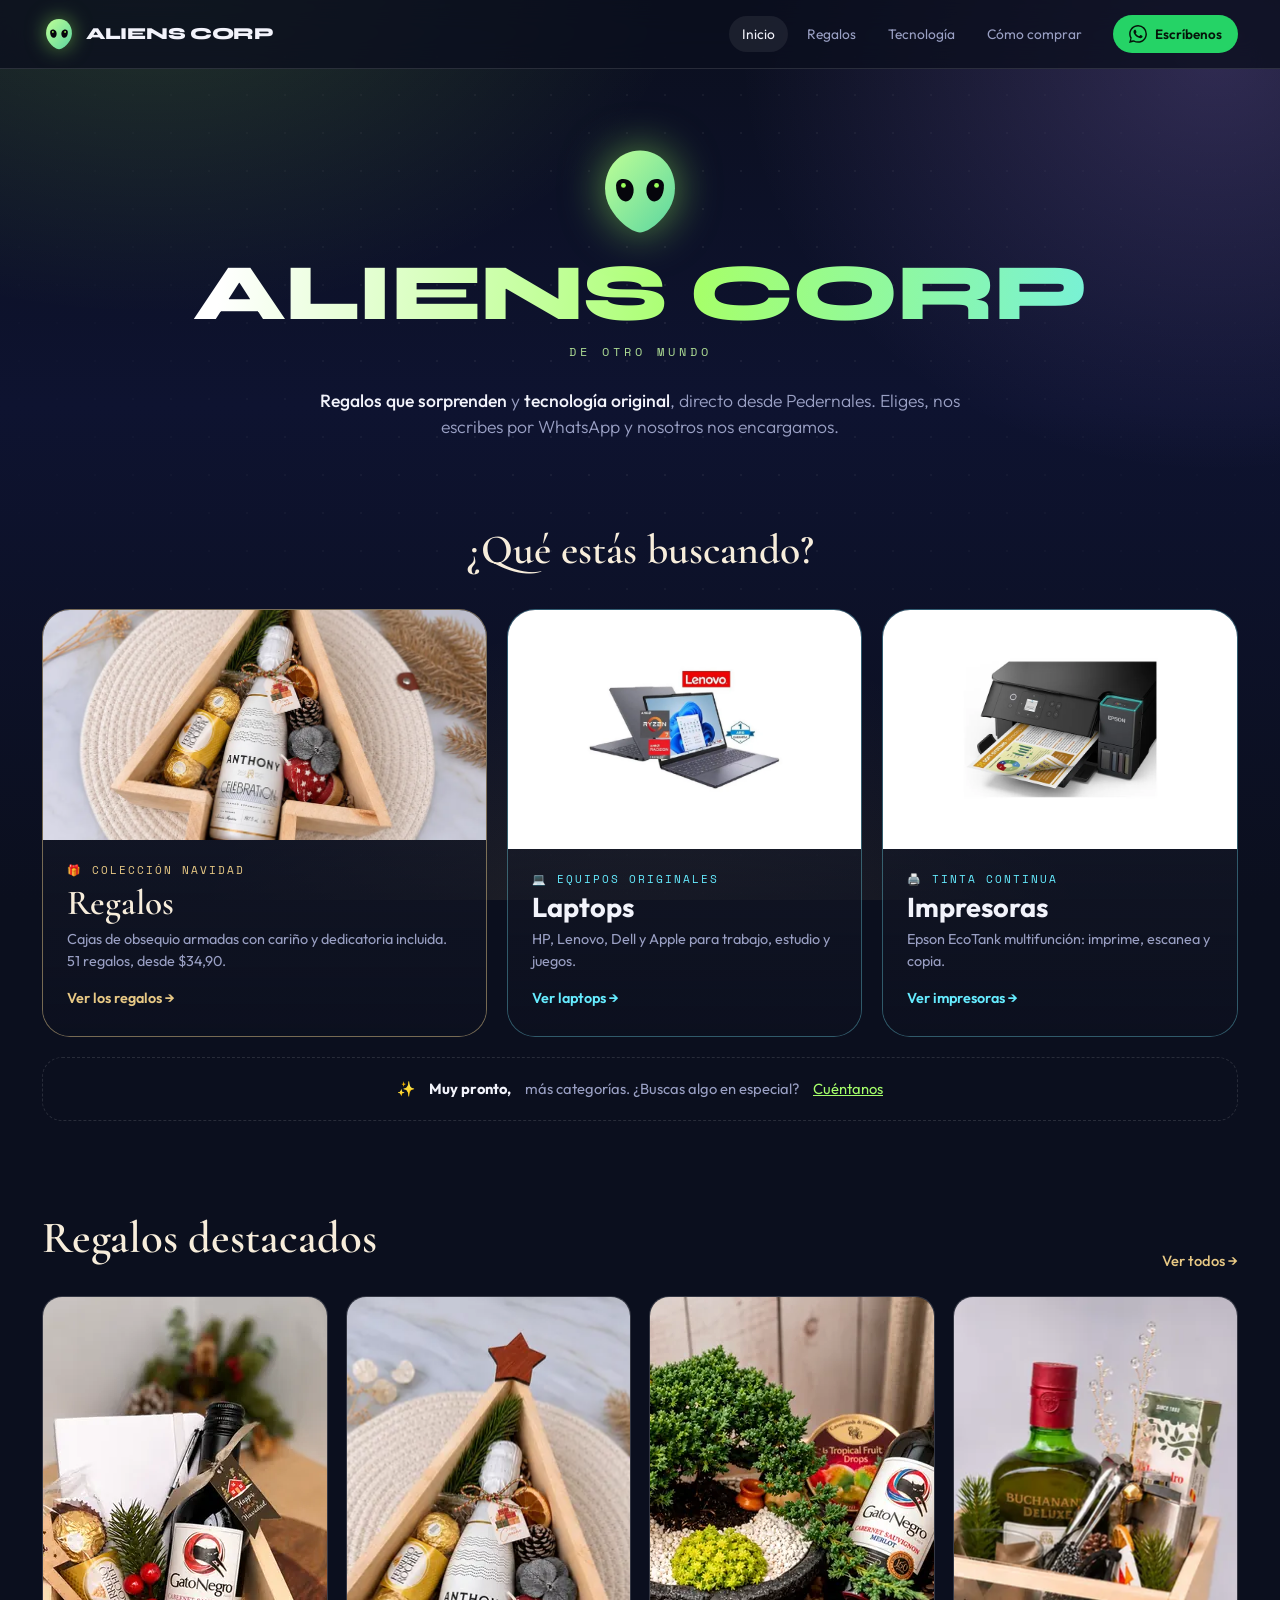
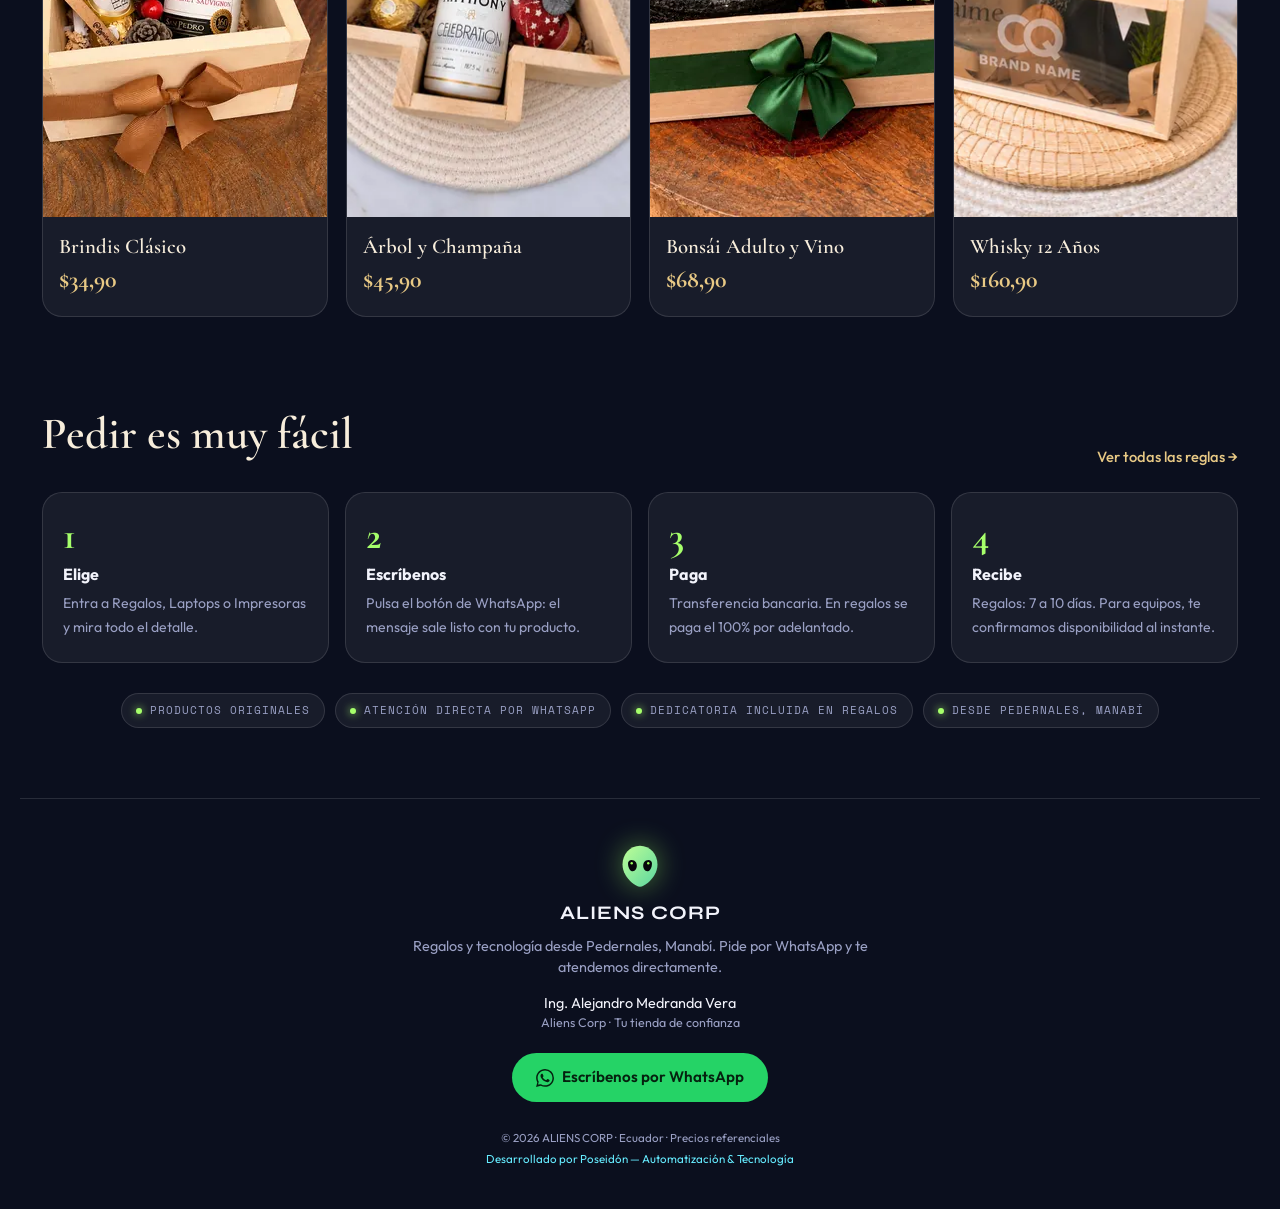
==== index.html @ d94cb541 "Nueva tienda Aliens Corp: portada, sección Regalos (51 obsequios) y Tecnología - Portada con puertas" ====
<!DOCTYPE html>
<html lang="es">
<head>
<meta charset="UTF-8">
<meta name="viewport" content="width=device-width, initial-scale=1.0">
<title>Aliens Corp · Regalos y tecnología de otro mundo</title>
<meta name="description" content="Regalos con dedicatoria, laptops e impresoras originales. Pide por WhatsApp. Aliens Corp, Pedernales, Manabí.">
<meta property="og:title" content="Aliens Corp · Regalos y tecnología de otro mundo">
<meta property="og:description" content="Regalos con dedicatoria, laptops e impresoras originales. Pide por WhatsApp.">
<meta property="og:image" content="https://gmedranda9-ai.github.io/Laptops/img/regalos/AC-NAV-13.webp">
<link rel="icon" href="assets/img/alien.svg" type="image/svg+xml">
<link rel="preconnect" href="https://fonts.googleapis.com">
<link rel="preconnect" href="https://fonts.gstatic.com" crossorigin>
<link href="https://fonts.googleapis.com/css2?family=Syne:wght@700;800&family=Outfit:wght@300;400;500;600;700&family=Cormorant+Garamond:ital,wght@0,500;0,600;0,700;1,500&family=Space+Mono:wght@400;700&display=swap" rel="stylesheet">
<link rel="stylesheet" href="assets/css/site.css">
<link rel="stylesheet" href="assets/css/portada.css">
</head>
<body>

<nav class="nav">
  <div class="wrap">
    <a class="brand" href="./"><img src="assets/img/alien.svg" alt=""><b>ALIENS CORP</b></a>
    <div class="links">
      <a class="on" href="./">Inicio</a>
      <a href="regalos/">Regalos</a>
      <a href="tecnologia/">Tecnología</a>
      <a href="regalos/#reglas">Cómo comprar</a>
    </div>
    <a class="cta" data-wa="¡Hola Aliens Corp! 👽 Quiero más información." data-wa-icon>Escríbenos</a>
  </div>
</nav>

<header class="hero wrap">
  <img class="logo" src="assets/img/alien.svg" alt="Aliens Corp">
  <h1>ALIENS&nbsp;CORP</h1>
  <div class="tag">De otro mundo</div>
  <p class="lead"><b>Regalos que sorprenden</b> y <b>tecnología original</b>, directo desde Pedernales. Eliges, nos escribes por WhatsApp y nosotros nos encargamos.</p>
</header>

<main class="wrap">
  <h2 class="ask">¿Qué estás buscando?</h2>

  <div class="doors">
    <a class="door gifts" href="regalos/">
      <div class="pic"><img src="img/regalos/AC-NAV-13.webp" alt="Caja de regalo en forma de árbol de Navidad con champaña y chocolates" width="900" height="675"></div>
      <div class="txt">
        <div class="kicker">🎁 Colección Navidad</div>
        <h3>Regalos</h3>
        <p>Cajas de obsequio armadas con cariño y dedicatoria incluida. <span id="gCount">51 regalos</span>, <span id="gDesde">desde $34,90</span>.</p>
        <div class="go">Ver los regalos →</div>
      </div>
    </a>
    <a class="door tech" href="tecnologia/#laptops">
      <div class="pic"><img src="img/tecnologia/lenovo_r7.webp" alt="Laptop Lenovo Ryzen 7" width="560" height="560"></div>
      <div class="txt">
        <div class="kicker">💻 Equipos originales</div>
        <h3>Laptops</h3>
        <p>HP, Lenovo, Dell y Apple para trabajo, estudio y juegos.</p>
        <div class="go">Ver laptops →</div>
      </div>
    </a>
    <a class="door tech" href="tecnologia/#impresoras">
      <div class="pic"><img src="img/tecnologia/epson_l4360.webp" alt="Impresora multifunción Epson EcoTank" width="560" height="560"></div>
      <div class="txt">
        <div class="kicker">🖨️ Tinta continua</div>
        <h3>Impresoras</h3>
        <p>Epson EcoTank multifunción: imprime, escanea y copia.</p>
        <div class="go">Ver impresoras →</div>
      </div>
    </a>
  </div>

  <div class="soon">✨ <b>Muy pronto,</b> más categorías. ¿Buscas algo en especial? <a href="#" data-wa="¡Hola Aliens Corp! 👽 Estoy buscando un producto que no veo en la tienda: " style="color:var(--lime)">Cuéntanos</a></div>

  <div class="section-h">
    <h2>Regalos destacados</h2>
    <a href="regalos/">Ver todos →</a>
  </div>
  <div class="feat" id="feat"></div>

  <div class="section-h">
    <h2>Pedir es muy fácil</h2>
    <a href="regalos/#reglas">Ver todas las reglas →</a>
  </div>
  <ol class="how">
    <li><i>1</i><b>Elige</b><span>Entra a Regalos, Laptops o Impresoras y mira todo el detalle.</span></li>
    <li><i>2</i><b>Escríbenos</b><span>Pulsa el botón de WhatsApp: el mensaje sale listo con tu producto.</span></li>
    <li><i>3</i><b>Paga</b><span>Transferencia bancaria. En regalos se paga el 100% por adelantado.</span></li>
    <li><i>4</i><b>Recibe</b><span>Regalos: <span data-entrega>7 a 10 días</span>. Para equipos, te confirmamos disponibilidad al instante.</span></li>
  </ol>
  <div class="trust"><span>Productos originales</span><span>Atención directa por WhatsApp</span><span>Dedicatoria incluida en regalos</span><span>Desde Pedernales, Manabí</span></div>
</main>

<footer class="site wrap">
  <img src="assets/img/alien.svg" alt="">
  <h3>ALIENS CORP</h3>
  <p>Regalos y tecnología desde Pedernales, Manabí. Pide por WhatsApp y te atendemos directamente.</p>
  <p class="owner">Ing. Alejandro Medranda Vera<span>Aliens Corp · Tu tienda de confianza</span></p>
  <a class="btn btn-wa" data-wa="¡Hola Aliens Corp! 👽 Quiero más información." data-wa-icon>Escríbenos por WhatsApp</a>
  <div class="copy">© <span data-year>2026</span> ALIENS CORP · Ecuador · Precios referenciales<br>
    <a href="https://www.poseidonmk.com/" target="_blank" rel="noopener">Desarrollado por Poseidón — Automatización &amp; Tecnología</a></div>
</footer>

<script src="data/config.js"></script>
<script src="data/regalos.js"></script>
<script src="assets/js/site.js"></script>
<script>
document.querySelectorAll('[data-entrega]').forEach(e=>e.textContent=TIENDA.entrega);
const precios=REGALOS.map(r=>r.precio);
document.getElementById('gCount').textContent=REGALOS.length+' regalos';
document.getElementById('gDesde').textContent='desde '+money(Math.min(...precios));
const DEST=['AC-NAV-01','AC-NAV-13','AC-NAV-35','AC-NAV-51'];
document.getElementById('feat').innerHTML=DEST.map(id=>{
  const r=REGALOS.find(x=>x.id===id);
  return `<a class="fcard" href="regalos/#${r.id}"><img src="img/regalos/${r.id}-t.webp" alt="${r.nombre}" width="520" height="520" loading="lazy"><div><b>${r.nombre}</b><span>${money(r.precio)}</span></div></a>`;
}).join('');
</script>
</body>
</html>
---- assets/css/site.css ----
/* ===== Aliens Corp · estilos compartidos ===== */
:root{
  --bg:#0b0f1e; --bg2:#121734;
  --lime:#a6ff6b; --lime-soft:#c9ffa6; --violet:#b18cff; --cyan:#66ecff;
  --gold:#e8c985; --gold-deep:#c9a24f; --cream:#f7eddb;
  --text:#f2f3fb; --muted:#9aa0c4;
  --card:rgba(255,255,255,.055); --card-brd:rgba(255,255,255,.12);
  --wa:#25d366;
  --serif:'Cormorant Garamond',Georgia,serif;
  --sans:'Outfit',system-ui,sans-serif;
  --mono:'Space Mono',monospace;
}
*{box-sizing:border-box;margin:0;padding:0}
html{scroll-behavior:smooth;scroll-padding-top:84px}
body{font-family:var(--sans);background:var(--bg);color:var(--text);-webkit-font-smoothing:antialiased;overflow-x:hidden;position:relative;line-height:1.5}
body::before{content:"";position:fixed;inset:0;z-index:-2;
  background:
   radial-gradient(900px 600px at 12% -5%,rgba(166,255,107,.16),transparent 60%),
   radial-gradient(820px 720px at 95% 6%,rgba(177,140,255,.22),transparent 58%),
   radial-gradient(760px 720px at 50% 118%,rgba(232,201,133,.14),transparent 62%),
   linear-gradient(180deg,#0b0f1e,#0e1330 45%,#0b0f1e)}
body::after{content:"";position:fixed;inset:0;z-index:-1;pointer-events:none;
  background-image:radial-gradient(rgba(255,255,255,.14) 1px,transparent 1.4px);background-size:38px 38px;
  mask-image:radial-gradient(circle at 50% 35%,black,transparent 85%);opacity:.5}
img{max-width:100%;display:block}
a{color:inherit}
.wrap{max-width:1240px;margin:0 auto;padding:0 22px}

/* NAV */
.nav{position:sticky;top:0;z-index:50;background:rgba(11,15,30,.78);backdrop-filter:blur(14px);border-bottom:1px solid var(--card-brd)}
.nav .wrap{display:flex;align-items:center;gap:18px;height:68px}
.nav .brand{display:flex;flex-direction:row;align-items:center;justify-content:flex-start;flex-wrap:nowrap;gap:10px;text-decoration:none;margin-right:auto}
.nav .brand img{width:34px;height:34px;filter:drop-shadow(0 0 10px rgba(155,255,91,.5))}
.nav .brand b{white-space:nowrap;font-family:'Syne',var(--sans);font-weight:800;letter-spacing:-.3px;font-size:1.05rem}
.nav .links{display:flex;gap:6px}
.nav .links a{font-size:.86rem;color:var(--muted);text-decoration:none;padding:8px 13px;border-radius:99px;transition:.2s}
.nav .links a:hover,.nav .links a.on{color:var(--text);background:rgba(255,255,255,.07)}
.nav .cta{font-size:.84rem;font-weight:600;text-decoration:none;color:#06140a;background:var(--wa);padding:9px 16px;border-radius:99px;white-space:nowrap}
@media(max-width:720px){.nav .links a:not(.on){display:none}.nav .cta{padding:8px 13px}}
@media(max-width:480px){.nav .links{display:none}}

/* BOTONES */
.btn{display:inline-flex;align-items:center;justify-content:center;gap:9px;font-family:var(--sans);font-weight:600;font-size:.95rem;border:0;cursor:pointer;text-decoration:none;border-radius:99px;padding:13px 24px;transition:.25s}
.btn-gold{color:#2a1c04;background:linear-gradient(135deg,#f3dba0,var(--gold-deep));box-shadow:0 10px 30px -12px rgba(232,201,133,.7)}
.btn-gold:hover{transform:translateY(-2px);box-shadow:0 14px 34px -10px rgba(232,201,133,.9)}
.btn-wa{color:#05210f;background:var(--wa)}
.btn-wa:hover{transform:translateY(-2px);filter:brightness(1.07)}
.btn-ghost{color:var(--text);background:transparent;border:1px solid var(--card-brd)}
.btn-ghost:hover{border-color:rgba(232,201,133,.55)}
.btn svg{width:19px;height:19px}
[data-wa-icon]{display:inline-flex;align-items:center;gap:8px}
[data-wa-icon] svg{width:18px;height:18px;flex:none}

/* FOOTER */
footer.site{border-top:1px solid var(--card-brd);margin-top:70px;padding:44px 0 40px;text-align:center}
footer.site img{width:46px;margin:0 auto 10px;filter:drop-shadow(0 0 14px rgba(155,255,91,.45))}
footer.site h3{font-family:'Syne',var(--sans);font-size:1.2rem;letter-spacing:1px}
footer.site p{color:var(--muted);font-size:.9rem;max-width:520px;margin:8px auto 0}
footer.site .owner{margin-top:14px;color:var(--text)}
footer.site .owner span{display:block;color:var(--muted);font-size:.78rem}
footer.site .btn{margin-top:20px}
footer.site .copy{margin-top:26px;font-size:.72rem;color:var(--muted);line-height:1.8}
footer.site .copy a{color:var(--cyan);text-decoration:none}

@media (prefers-reduced-motion:reduce){*{animation:none!important;transition:none!important;scroll-behavior:auto!important}}
---- assets/css/portada.css ----
/* ===== Portada · Aliens Corp ===== */
.hero{text-align:center;padding:76px 22px 34px;position:relative}
.hero .logo{width:92px;height:92px;margin:0 auto 18px;filter:drop-shadow(0 0 22px rgba(155,255,91,.55))}
.hero h1{font-family:'Syne',var(--sans);font-weight:800;font-size:clamp(2.6rem,8vw,5rem);letter-spacing:-1.5px;line-height:.95;background:linear-gradient(95deg,#fff 15%,var(--lime) 55%,var(--cyan));-webkit-background-clip:text;background-clip:text;color:transparent}
.hero .tag{font-family:var(--mono);font-size:.78rem;letter-spacing:4px;text-transform:uppercase;color:var(--lime-soft);margin-top:12px;opacity:.85}
.hero .lead{max-width:640px;margin:26px auto 0;color:var(--muted);font-size:1.1rem;font-weight:300}
.hero .lead b{color:var(--text);font-weight:500}
.ask{font-family:var(--serif);font-size:clamp(1.8rem,4vw,2.6rem);font-weight:600;text-align:center;margin:44px 0 28px;color:var(--cream)}

/* PUERTAS */
.doors{display:grid;grid-template-columns:1.25fr 1fr 1fr;gap:20px}
.door{position:relative;display:flex;flex-direction:column;text-decoration:none;border-radius:28px;overflow:hidden;border:1px solid var(--card-brd);background:var(--card);transition:transform .35s cubic-bezier(.2,.8,.2,1),border-color .3s,box-shadow .3s;min-height:420px}
.door:hover,.door:focus-visible{transform:translateY(-8px)}
.door .pic{flex:1;min-height:230px;position:relative;overflow:hidden}
.door .pic img{position:absolute;inset:0;width:100%;height:100%;transition:transform .7s ease}
.door:hover .pic img{transform:scale(1.06)}
.door .txt{padding:22px 24px 26px;display:flex;flex-direction:column;gap:6px;background:linear-gradient(180deg,rgba(11,15,30,.55),rgba(11,15,30,.92))}
.door .kicker{font-family:var(--mono);font-size:.68rem;letter-spacing:2px;text-transform:uppercase}
.door h3{font-size:1.7rem;font-weight:700;line-height:1.1}
.door p{font-size:.9rem;color:var(--muted)}
.door .go{margin-top:10px;font-weight:600;font-size:.9rem}
.door.gifts{border-color:rgba(232,201,133,.45)}
.door.gifts:hover{box-shadow:0 30px 60px -26px rgba(0,0,0,.9),0 0 44px -12px rgba(232,201,133,.5);border-color:var(--gold)}
.door.gifts .pic img{object-fit:cover}
.door.gifts .kicker,.door.gifts .go{color:var(--gold)}
.door.gifts h3{font-family:var(--serif);font-weight:600;font-size:2.2rem;color:var(--cream)}
.door.tech{border-color:rgba(102,236,255,.3)}
.door.tech:hover{box-shadow:0 30px 60px -26px rgba(0,0,0,.9),0 0 44px -12px rgba(102,236,255,.45);border-color:var(--cyan)}
.door.tech .pic{background:#fff}
.door.tech .pic img{object-fit:contain;padding:16px}
.door.tech .kicker,.door.tech .go{color:var(--cyan)}
.soon{margin-top:20px;display:flex;align-items:center;justify-content:center;gap:14px;flex-wrap:wrap;padding:20px 26px;border:1px dashed var(--card-brd);border-radius:20px;color:var(--muted);font-size:.92rem;text-align:center}
.soon b{color:var(--text)}
@media(max-width:980px){.doors{grid-template-columns:1fr 1fr}.door.gifts{grid-column:1/-1;min-height:380px}}
@media(max-width:560px){.doors{grid-template-columns:1fr}.door{min-height:340px}.door.gifts h3{font-size:1.9rem}}

/* DESTACADOS */
.section-h{display:flex;align-items:end;justify-content:space-between;gap:16px;margin:84px 0 24px;flex-wrap:wrap}
.section-h h2{font-family:var(--serif);font-size:clamp(2rem,4.5vw,2.8rem);font-weight:600;color:var(--cream)}
.section-h a{color:var(--gold);text-decoration:none;font-weight:500;font-size:.92rem}
.feat{display:grid;grid-template-columns:repeat(4,1fr);gap:18px}
.fcard{display:flex;flex-direction:column;text-decoration:none;border-radius:20px;overflow:hidden;background:var(--card);border:1px solid var(--card-brd);transition:.3s}
.fcard:hover{transform:translateY(-6px);border-color:rgba(232,201,133,.6)}
.fcard img{aspect-ratio:1;object-fit:cover;width:100%}
.fcard div{padding:14px 16px 18px}
.fcard b{font-family:var(--serif);font-size:1.3rem;font-weight:600;color:var(--cream);display:block}
.fcard span{font-family:var(--serif);font-size:1.5rem;font-weight:700;color:var(--gold)}
@media(max-width:860px){.feat{grid-template-columns:repeat(2,1fr)}}

/* CÓMO FUNCIONA */
.how{display:grid;grid-template-columns:repeat(4,1fr);gap:16px}
.how li{list-style:none;padding:24px 20px;border-radius:20px;background:var(--card);border:1px solid var(--card-brd)}
.how i{font-style:normal;font-family:var(--serif);font-size:2.4rem;font-weight:700;color:var(--lime);line-height:1;display:block}
.how b{display:block;margin:6px 0 4px}
.how span{font-size:.88rem;color:var(--muted)}
@media(max-width:860px){.how{grid-template-columns:repeat(2,1fr)}}
@media(max-width:480px){.how{grid-template-columns:1fr}}
.trust{display:flex;flex-wrap:wrap;gap:10px;justify-content:center;margin-top:30px}
.trust span{font-family:var(--mono);font-size:.7rem;letter-spacing:1px;text-transform:uppercase;color:var(--muted);border:1px solid var(--card-brd);background:var(--card);padding:8px 14px;border-radius:99px}
.trust span::before{content:"";display:inline-block;width:6px;height:6px;border-radius:50%;background:var(--lime);box-shadow:0 0 8px var(--lime);margin-right:8px}
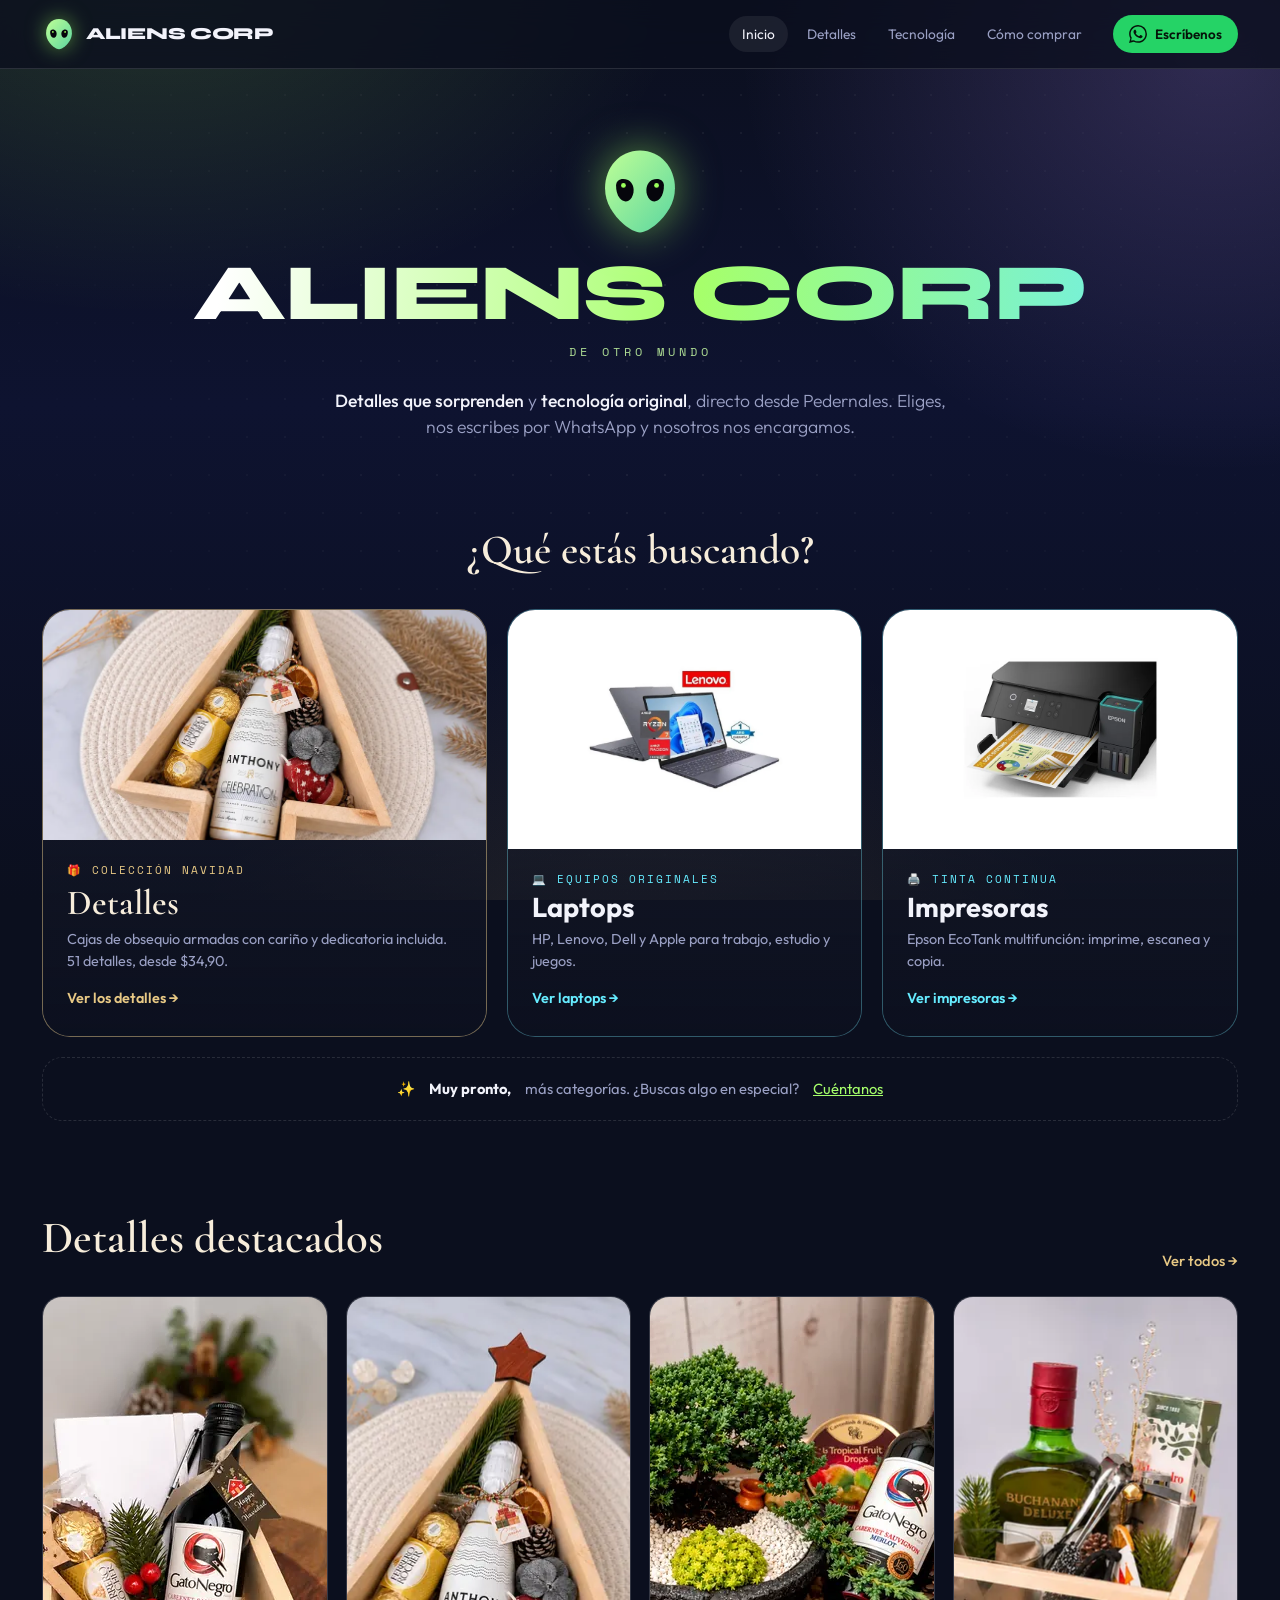
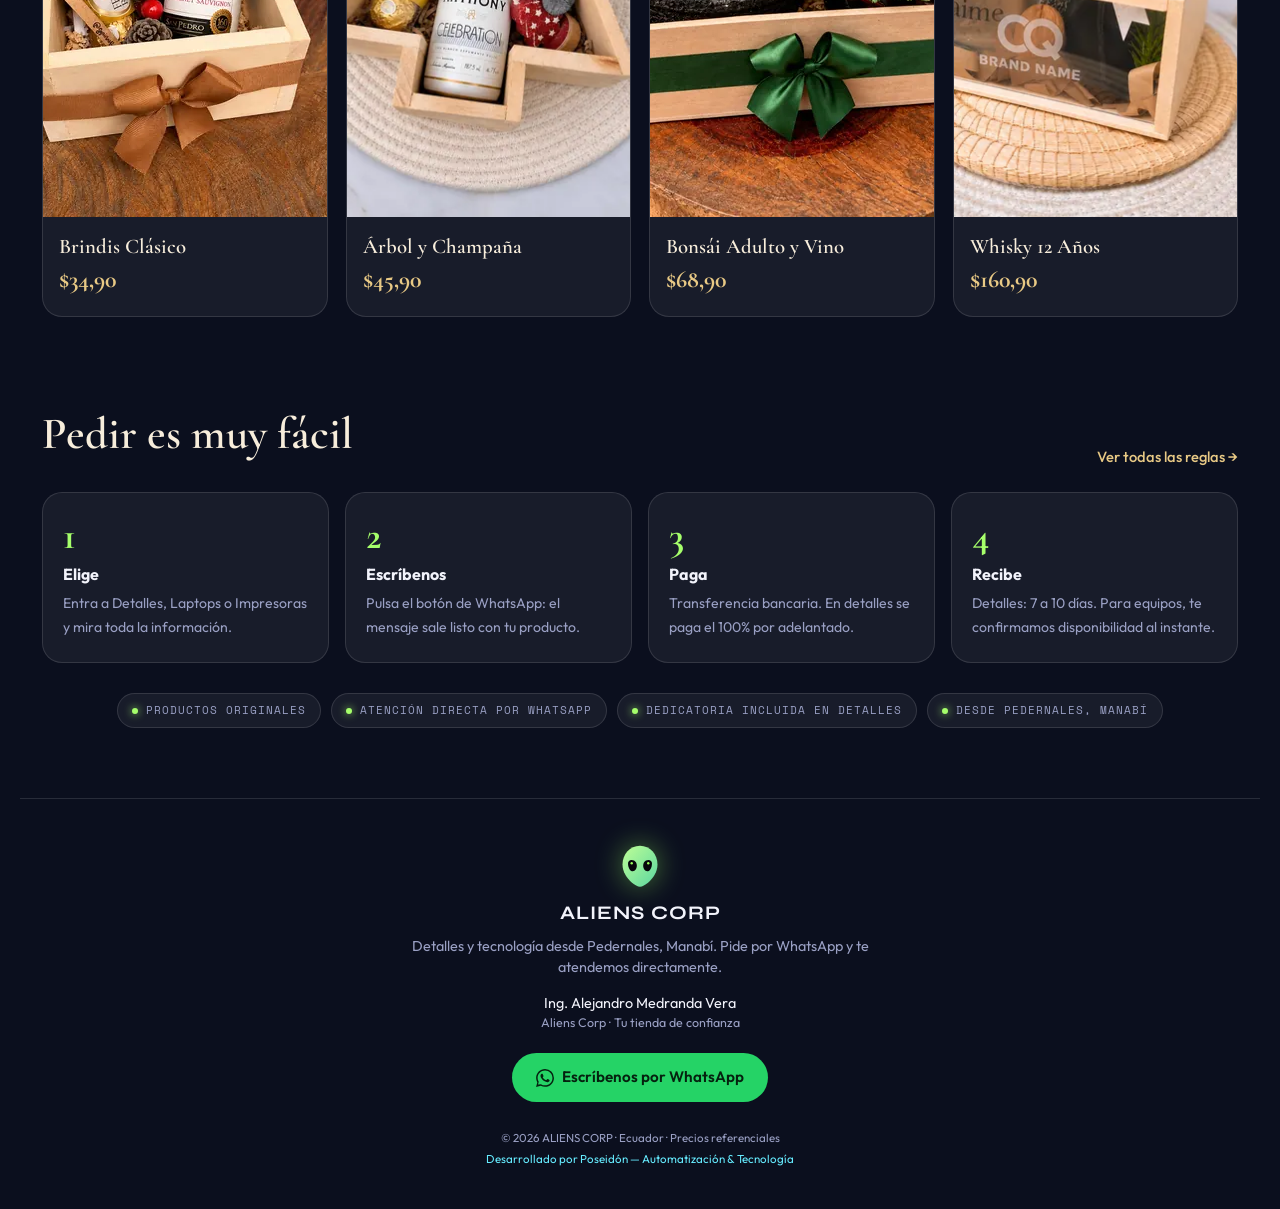
==== commit 47cba9be: "Regalos pasa a llamarse Detalles; el pedido por WhatsApp trae toda la información - Renombra la secc" ====
--- a/index.html
+++ b/index.html
@@ -3,10 +3,10 @@
 <head>
 <meta charset="UTF-8">
 <meta name="viewport" content="width=device-width, initial-scale=1.0">
-<title>Aliens Corp · Regalos y tecnología de otro mundo</title>
-<meta name="description" content="Regalos con dedicatoria, laptops e impresoras originales. Pide por WhatsApp. Aliens Corp, Pedernales, Manabí.">
-<meta property="og:title" content="Aliens Corp · Regalos y tecnología de otro mundo">
-<meta property="og:description" content="Regalos con dedicatoria, laptops e impresoras originales. Pide por WhatsApp.">
+<title>Aliens Corp · Detalles y tecnología de otro mundo</title>
+<meta name="description" content="Detalles con dedicatoria, laptops e impresoras originales. Pide por WhatsApp. Aliens Corp, Pedernales, Manabí.">
+<meta property="og:title" content="Aliens Corp · Detalles y tecnología de otro mundo">
+<meta property="og:description" content="Detalles con dedicatoria, laptops e impresoras originales. Pide por WhatsApp.">
 <meta property="og:image" content="https://gmedranda9-ai.github.io/Laptops/img/regalos/AC-NAV-13.webp">
 <link rel="icon" href="assets/img/alien.svg" type="image/svg+xml">
 <link rel="preconnect" href="https://fonts.googleapis.com">
@@ -22,9 +22,9 @@
     <a class="brand" href="./"><img src="assets/img/alien.svg" alt=""><b>ALIENS CORP</b></a>
     <div class="links">
       <a class="on" href="./">Inicio</a>
-      <a href="regalos/">Regalos</a>
+      <a href="detalles/">Detalles</a>
       <a href="tecnologia/">Tecnología</a>
-      <a href="regalos/#reglas">Cómo comprar</a>
+      <a href="detalles/#reglas">Cómo comprar</a>
     </div>
     <a class="cta" data-wa="¡Hola Aliens Corp! 👽 Quiero más información." data-wa-icon>Escríbenos</a>
   </div>
@@ -34,20 +34,20 @@
   <img class="logo" src="assets/img/alien.svg" alt="Aliens Corp">
   <h1>ALIENS&nbsp;CORP</h1>
   <div class="tag">De otro mundo</div>
-  <p class="lead"><b>Regalos que sorprenden</b> y <b>tecnología original</b>, directo desde Pedernales. Eliges, nos escribes por WhatsApp y nosotros nos encargamos.</p>
+  <p class="lead"><b>Detalles que sorprenden</b> y <b>tecnología original</b>, directo desde Pedernales. Eliges, nos escribes por WhatsApp y nosotros nos encargamos.</p>
 </header>
 
 <main class="wrap">
   <h2 class="ask">¿Qué estás buscando?</h2>
 
   <div class="doors">
-    <a class="door gifts" href="regalos/">
-      <div class="pic"><img src="img/regalos/AC-NAV-13.webp" alt="Caja de regalo en forma de árbol de Navidad con champaña y chocolates" width="900" height="675"></div>
+    <a class="door gifts" href="detalles/">
+      <div class="pic"><img src="img/regalos/AC-NAV-13.webp" alt="Caja de obsequio en forma de árbol de Navidad con champaña y chocolates" width="900" height="675"></div>
       <div class="txt">
         <div class="kicker">🎁 Colección Navidad</div>
-        <h3>Regalos</h3>
-        <p>Cajas de obsequio armadas con cariño y dedicatoria incluida. <span id="gCount">51 regalos</span>, <span id="gDesde">desde $34,90</span>.</p>
-        <div class="go">Ver los regalos →</div>
+        <h3>Detalles</h3>
+        <p>Cajas de obsequio armadas con cariño y dedicatoria incluida. <span id="gCount">51 detalles</span>, <span id="gDesde">desde $34,90</span>.</p>
+        <div class="go">Ver los detalles →</div>
       </div>
     </a>
     <a class="door tech" href="tecnologia/#laptops">
@@ -73,28 +73,28 @@
   <div class="soon">✨ <b>Muy pronto,</b> más categorías. ¿Buscas algo en especial? <a href="#" data-wa="¡Hola Aliens Corp! 👽 Estoy buscando un producto que no veo en la tienda: " style="color:var(--lime)">Cuéntanos</a></div>
 
   <div class="section-h">
-    <h2>Regalos destacados</h2>
-    <a href="regalos/">Ver todos →</a>
+    <h2>Detalles destacados</h2>
+    <a href="detalles/">Ver todos →</a>
   </div>
   <div class="feat" id="feat"></div>
 
   <div class="section-h">
     <h2>Pedir es muy fácil</h2>
-    <a href="regalos/#reglas">Ver todas las reglas →</a>
+    <a href="detalles/#reglas">Ver todas las reglas →</a>
   </div>
   <ol class="how">
-    <li><i>1</i><b>Elige</b><span>Entra a Regalos, Laptops o Impresoras y mira todo el detalle.</span></li>
+    <li><i>1</i><b>Elige</b><span>Entra a Detalles, Laptops o Impresoras y mira toda la información.</span></li>
     <li><i>2</i><b>Escríbenos</b><span>Pulsa el botón de WhatsApp: el mensaje sale listo con tu producto.</span></li>
-    <li><i>3</i><b>Paga</b><span>Transferencia bancaria. En regalos se paga el 100% por adelantado.</span></li>
-    <li><i>4</i><b>Recibe</b><span>Regalos: <span data-entrega>7 a 10 días</span>. Para equipos, te confirmamos disponibilidad al instante.</span></li>
+    <li><i>3</i><b>Paga</b><span>Transferencia bancaria. En detalles se paga el 100% por adelantado.</span></li>
+    <li><i>4</i><b>Recibe</b><span>Detalles: <span data-entrega>7 a 10 días</span>. Para equipos, te confirmamos disponibilidad al instante.</span></li>
   </ol>
-  <div class="trust"><span>Productos originales</span><span>Atención directa por WhatsApp</span><span>Dedicatoria incluida en regalos</span><span>Desde Pedernales, Manabí</span></div>
+  <div class="trust"><span>Productos originales</span><span>Atención directa por WhatsApp</span><span>Dedicatoria incluida en detalles</span><span>Desde Pedernales, Manabí</span></div>
 </main>
 
 <footer class="site wrap">
   <img src="assets/img/alien.svg" alt="">
   <h3>ALIENS CORP</h3>
-  <p>Regalos y tecnología desde Pedernales, Manabí. Pide por WhatsApp y te atendemos directamente.</p>
+  <p>Detalles y tecnología desde Pedernales, Manabí. Pide por WhatsApp y te atendemos directamente.</p>
   <p class="owner">Ing. Alejandro Medranda Vera<span>Aliens Corp · Tu tienda de confianza</span></p>
   <a class="btn btn-wa" data-wa="¡Hola Aliens Corp! 👽 Quiero más información." data-wa-icon>Escríbenos por WhatsApp</a>
   <div class="copy">© <span data-year>2026</span> ALIENS CORP · Ecuador · Precios referenciales<br>
@@ -107,12 +107,12 @@
 <script>
 document.querySelectorAll('[data-entrega]').forEach(e=>e.textContent=TIENDA.entrega);
 const precios=REGALOS.map(r=>r.precio);
-document.getElementById('gCount').textContent=REGALOS.length+' regalos';
+document.getElementById('gCount').textContent=REGALOS.length+' detalles';
 document.getElementById('gDesde').textContent='desde '+money(Math.min(...precios));
 const DEST=['AC-NAV-01','AC-NAV-13','AC-NAV-35','AC-NAV-51'];
 document.getElementById('feat').innerHTML=DEST.map(id=>{
   const r=REGALOS.find(x=>x.id===id);
-  return `<a class="fcard" href="regalos/#${r.id}"><img src="img/regalos/${r.id}-t.webp" alt="${r.nombre}" width="520" height="520" loading="lazy"><div><b>${r.nombre}</b><span>${money(r.precio)}</span></div></a>`;
+  return `<a class="fcard" href="detalles/#${r.id}"><img src="img/regalos/${r.id}-t.webp" alt="${r.nombre}" width="520" height="520" loading="lazy"><div><b>${r.nombre}</b><span>${money(r.precio)}</span></div></a>`;
 }).join('');
 </script>
 </body>
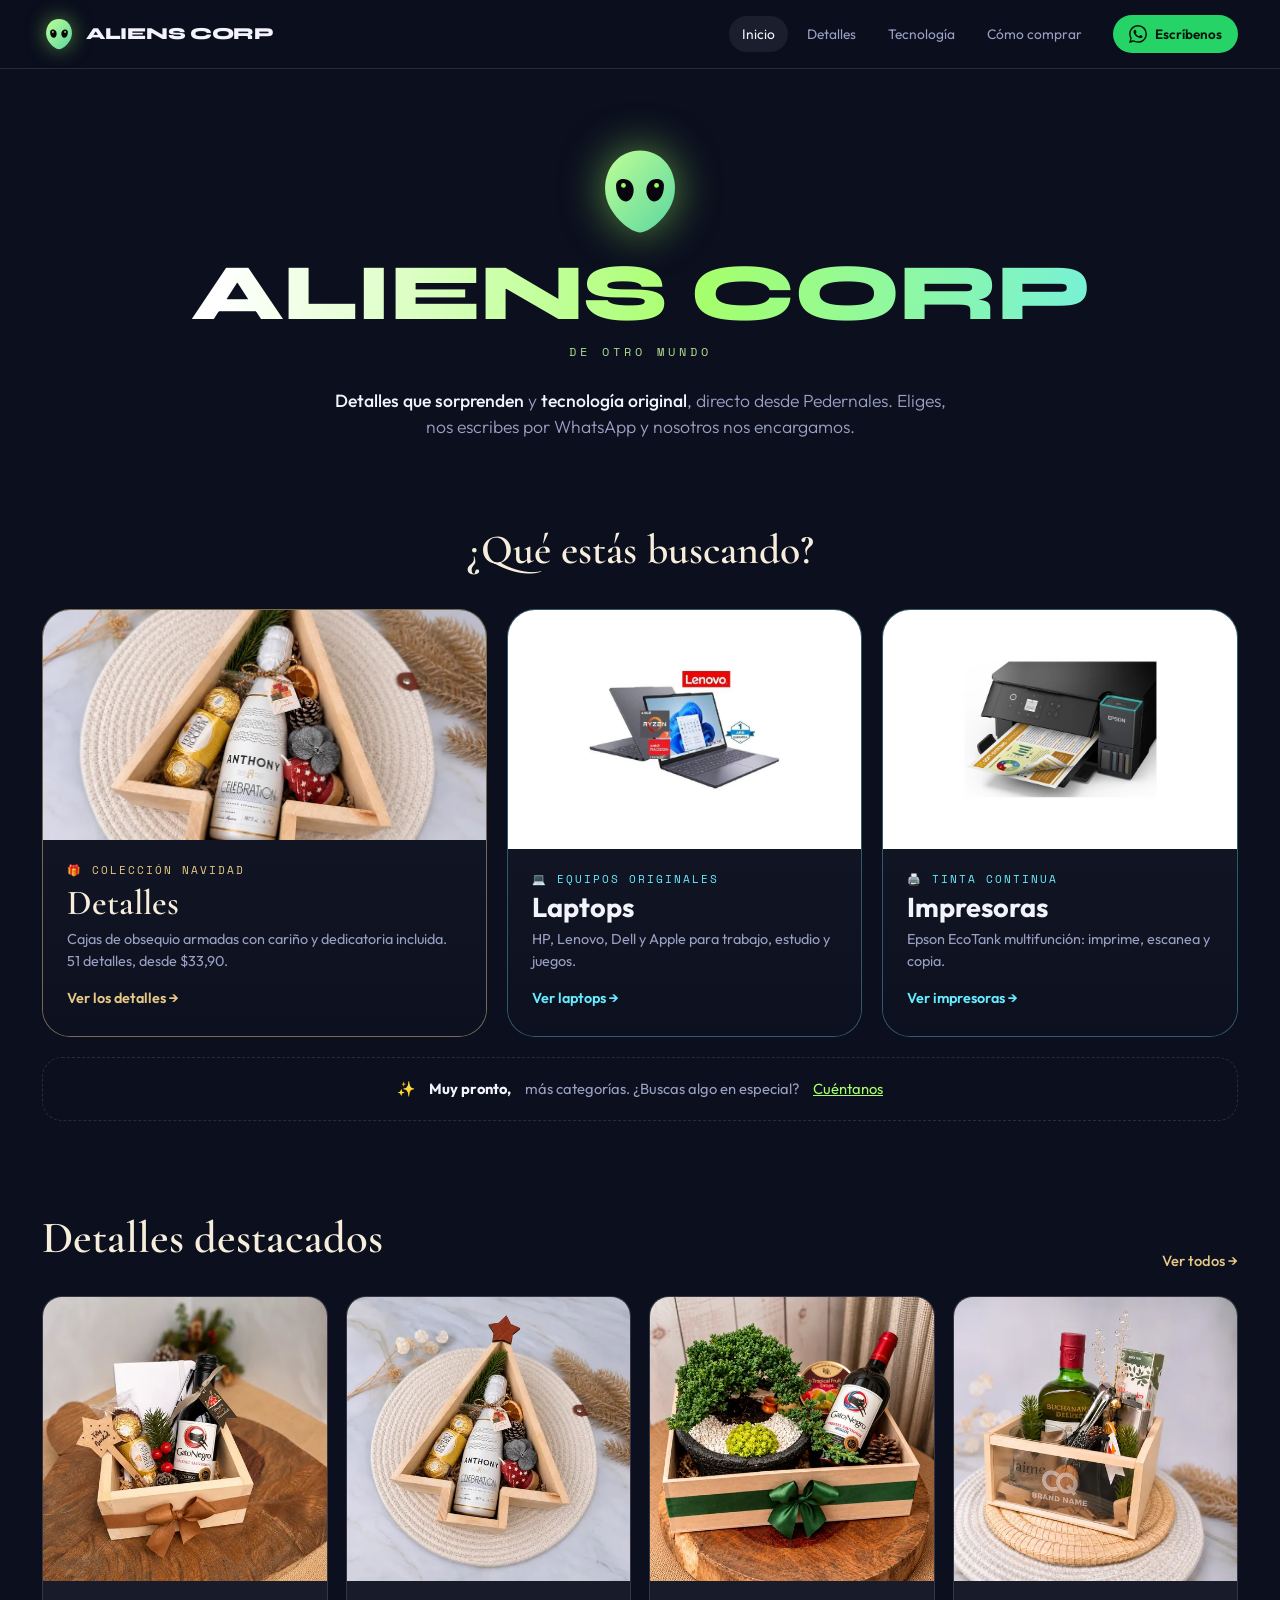
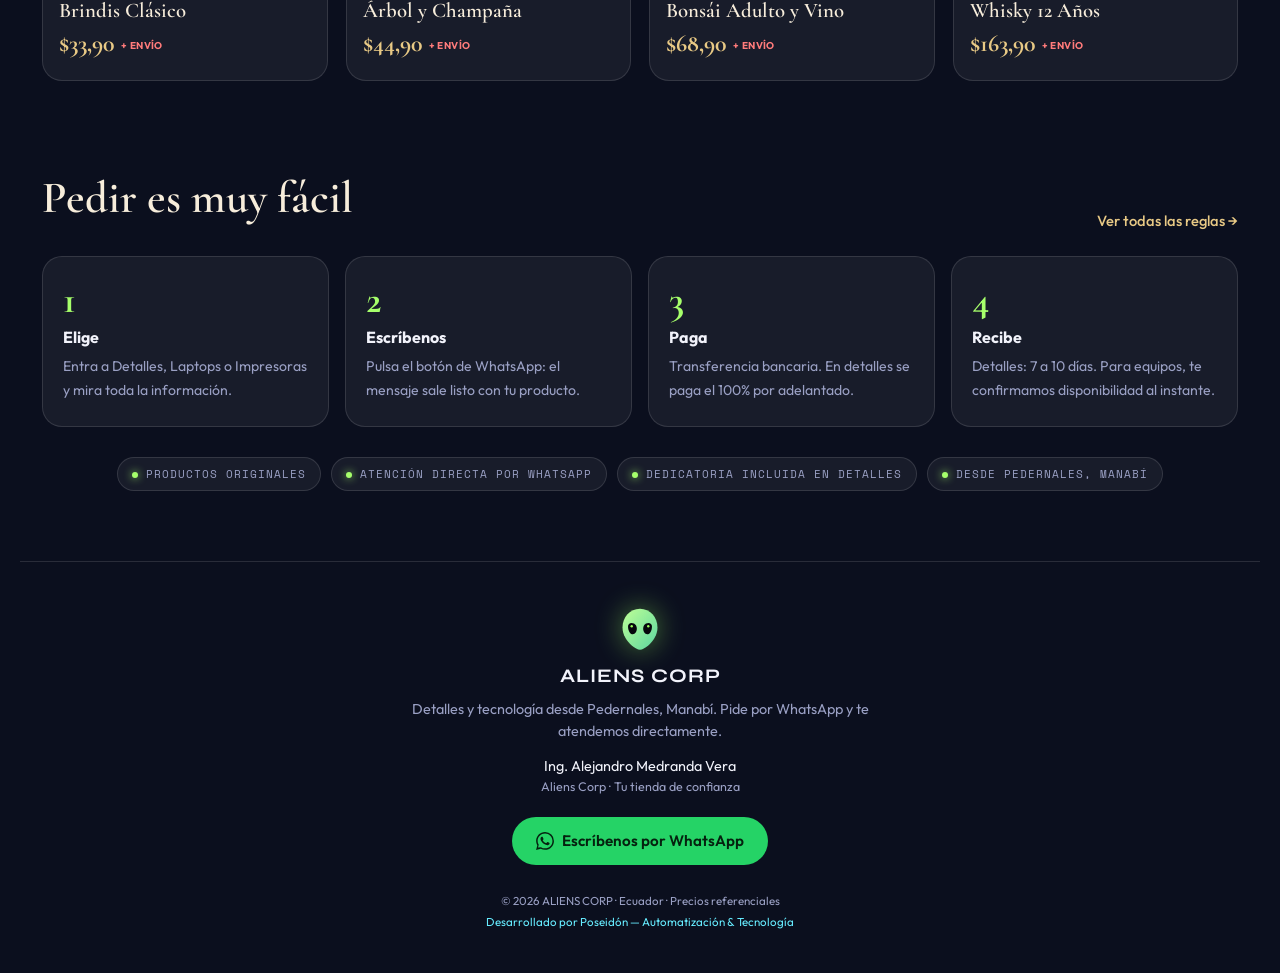
==== commit 65ce1713: "Precios sin envío (envío aparte por Servientrega, aviso en rojo) y mensaje de WhatsApp con envío acl" ====
--- a/index.html
+++ b/index.html
@@ -5,9 +5,21 @@
 <meta name="viewport" content="width=device-width, initial-scale=1.0">
 <title>Aliens Corp · Detalles y tecnología de otro mundo</title>
 <meta name="description" content="Detalles con dedicatoria, laptops e impresoras originales. Pide por WhatsApp. Aliens Corp, Pedernales, Manabí.">
+<meta property="og:type" content="website">
+<meta property="og:site_name" content="Aliens Corp">
+<meta property="og:locale" content="es_EC">
 <meta property="og:title" content="Aliens Corp · Detalles y tecnología de otro mundo">
-<meta property="og:description" content="Detalles con dedicatoria, laptops e impresoras originales. Pide por WhatsApp.">
-<meta property="og:image" content="https://gmedranda9-ai.github.io/Laptops/img/regalos/AC-NAV-13.webp">
+<meta property="og:description" content="Cajas de obsequio con dedicatoria, laptops e impresoras originales. Pide por WhatsApp.">
+<meta property="og:url" content="https://gmedranda9-ai.github.io/aliens-corp/">
+<meta property="og:image" content="https://gmedranda9-ai.github.io/aliens-corp/img/og/portada.jpg">
+<meta property="og:image:width" content="1200">
+<meta property="og:image:height" content="630">
+<meta property="og:image:alt" content="Aliens Corp · Detalles y tecnología de otro mundo">
+<meta name="twitter:card" content="summary_large_image">
+<meta name="twitter:title" content="Aliens Corp · Detalles y tecnología de otro mundo">
+<meta name="twitter:description" content="Cajas de obsequio con dedicatoria, laptops e impresoras originales. Pide por WhatsApp.">
+<meta name="twitter:image" content="https://gmedranda9-ai.github.io/aliens-corp/img/og/portada.jpg">
+<meta name="theme-color" content="#0b0f1e">
 <link rel="icon" href="assets/img/alien.svg" type="image/svg+xml">
 <link rel="preconnect" href="https://fonts.googleapis.com">
 <link rel="preconnect" href="https://fonts.gstatic.com" crossorigin>
@@ -112,7 +124,7 @@
 const DEST=['AC-NAV-01','AC-NAV-13','AC-NAV-35','AC-NAV-51'];
 document.getElementById('feat').innerHTML=DEST.map(id=>{
   const r=REGALOS.find(x=>x.id===id);
-  return `<a class="fcard" href="detalles/#${r.id}"><img src="img/regalos/${r.id}-t.webp" alt="${r.nombre}" width="520" height="520" loading="lazy"><div><b>${r.nombre}</b><span>${money(r.precio)}</span></div></a>`;
+  return `<a class="fcard" href="detalles/#${r.id}"><img src="img/regalos/${r.id}-t.webp" alt="${r.nombre}" width="520" height="520" loading="lazy"><div><b>${r.nombre}</b><span>${money(r.precio)}<small class="plus-env">+ envío</small></span></div></a>`;
 }).join('');
 </script>
 </body>
--- a/assets/css/site.css
+++ b/assets/css/site.css
@@ -11,15 +11,15 @@
   --mono:'Space Mono',monospace;
 }
 *{box-sizing:border-box;margin:0;padding:0}
-html{scroll-behavior:smooth;scroll-padding-top:84px}
-body{font-family:var(--sans);background:var(--bg);color:var(--text);-webkit-font-smoothing:antialiased;overflow-x:hidden;position:relative;line-height:1.5}
-body::before{content:"";position:fixed;inset:0;z-index:-2;
+html{background:#0b0f1e;overflow-x:clip;scroll-behavior:smooth;scroll-padding-top:84px}
+body{font-family:var(--sans);background:var(--bg);color:var(--text);-webkit-font-smoothing:antialiased;overflow-x:clip;position:relative;line-height:1.5}
+body::before{content:"";position:fixed;top:0;left:0;width:100%;height:100vh;height:100lvh;z-index:-2;
   background:
    radial-gradient(900px 600px at 12% -5%,rgba(166,255,107,.16),transparent 60%),
    radial-gradient(820px 720px at 95% 6%,rgba(177,140,255,.22),transparent 58%),
    radial-gradient(760px 720px at 50% 118%,rgba(232,201,133,.14),transparent 62%),
    linear-gradient(180deg,#0b0f1e,#0e1330 45%,#0b0f1e)}
-body::after{content:"";position:fixed;inset:0;z-index:-1;pointer-events:none;
+body::after{content:"";position:fixed;top:0;left:0;width:100%;height:100vh;height:100lvh;z-index:-1;pointer-events:none;
   background-image:radial-gradient(rgba(255,255,255,.14) 1px,transparent 1.4px);background-size:38px 38px;
   mask-image:radial-gradient(circle at 50% 35%,black,transparent 85%);opacity:.5}
 img{max-width:100%;display:block}
--- a/assets/css/portada.css
+++ b/assets/css/portada.css
@@ -1,7 +1,7 @@
 /* ===== Portada · Aliens Corp ===== */
 .hero{text-align:center;padding:76px 22px 34px;position:relative}
 .hero .logo{width:92px;height:92px;margin:0 auto 18px;filter:drop-shadow(0 0 22px rgba(155,255,91,.55))}
-.hero h1{font-family:'Syne',var(--sans);font-weight:800;font-size:clamp(2.6rem,8vw,5rem);letter-spacing:-1.5px;line-height:.95;background:linear-gradient(95deg,#fff 15%,var(--lime) 55%,var(--cyan));-webkit-background-clip:text;background-clip:text;color:transparent}
+.hero h1{font-family:'Syne',var(--sans);font-weight:800;font-size:clamp(1.5rem,8.2vw,5rem);letter-spacing:-1px;padding:0 4px;line-height:.95;background:linear-gradient(95deg,#fff 15%,var(--lime) 55%,var(--cyan));-webkit-background-clip:text;background-clip:text;color:transparent}
 .hero .tag{font-family:var(--mono);font-size:.78rem;letter-spacing:4px;text-transform:uppercase;color:var(--lime-soft);margin-top:12px;opacity:.85}
 .hero .lead{max-width:640px;margin:26px auto 0;color:var(--muted);font-size:1.1rem;font-weight:300}
 .hero .lead b{color:var(--text);font-weight:500}
@@ -41,7 +41,7 @@
 .feat{display:grid;grid-template-columns:repeat(4,1fr);gap:18px}
 .fcard{display:flex;flex-direction:column;text-decoration:none;border-radius:20px;overflow:hidden;background:var(--card);border:1px solid var(--card-brd);transition:.3s}
 .fcard:hover{transform:translateY(-6px);border-color:rgba(232,201,133,.6)}
-.fcard img{aspect-ratio:1;object-fit:cover;width:100%}
+.fcard img{aspect-ratio:1/1;object-fit:cover;width:100%;height:auto}
 .fcard div{padding:14px 16px 18px}
 .fcard b{font-family:var(--serif);font-size:1.3rem;font-weight:600;color:var(--cream);display:block}
 .fcard span{font-family:var(--serif);font-size:1.5rem;font-weight:700;color:var(--gold)}
@@ -58,3 +58,5 @@
 .trust{display:flex;flex-wrap:wrap;gap:10px;justify-content:center;margin-top:30px}
 .trust span{font-family:var(--mono);font-size:.7rem;letter-spacing:1px;text-transform:uppercase;color:var(--muted);border:1px solid var(--card-brd);background:var(--card);padding:8px 14px;border-radius:99px}
 .trust span::before{content:"";display:inline-block;width:6px;height:6px;border-radius:50%;background:var(--lime);box-shadow:0 0 8px var(--lime);margin-right:8px}
+
+.plus-env{display:inline-block;margin-left:7px;font-family:var(--sans);font-size:.62rem;font-weight:700;letter-spacing:.4px;text-transform:uppercase;color:#ff7b7b;vertical-align:middle}
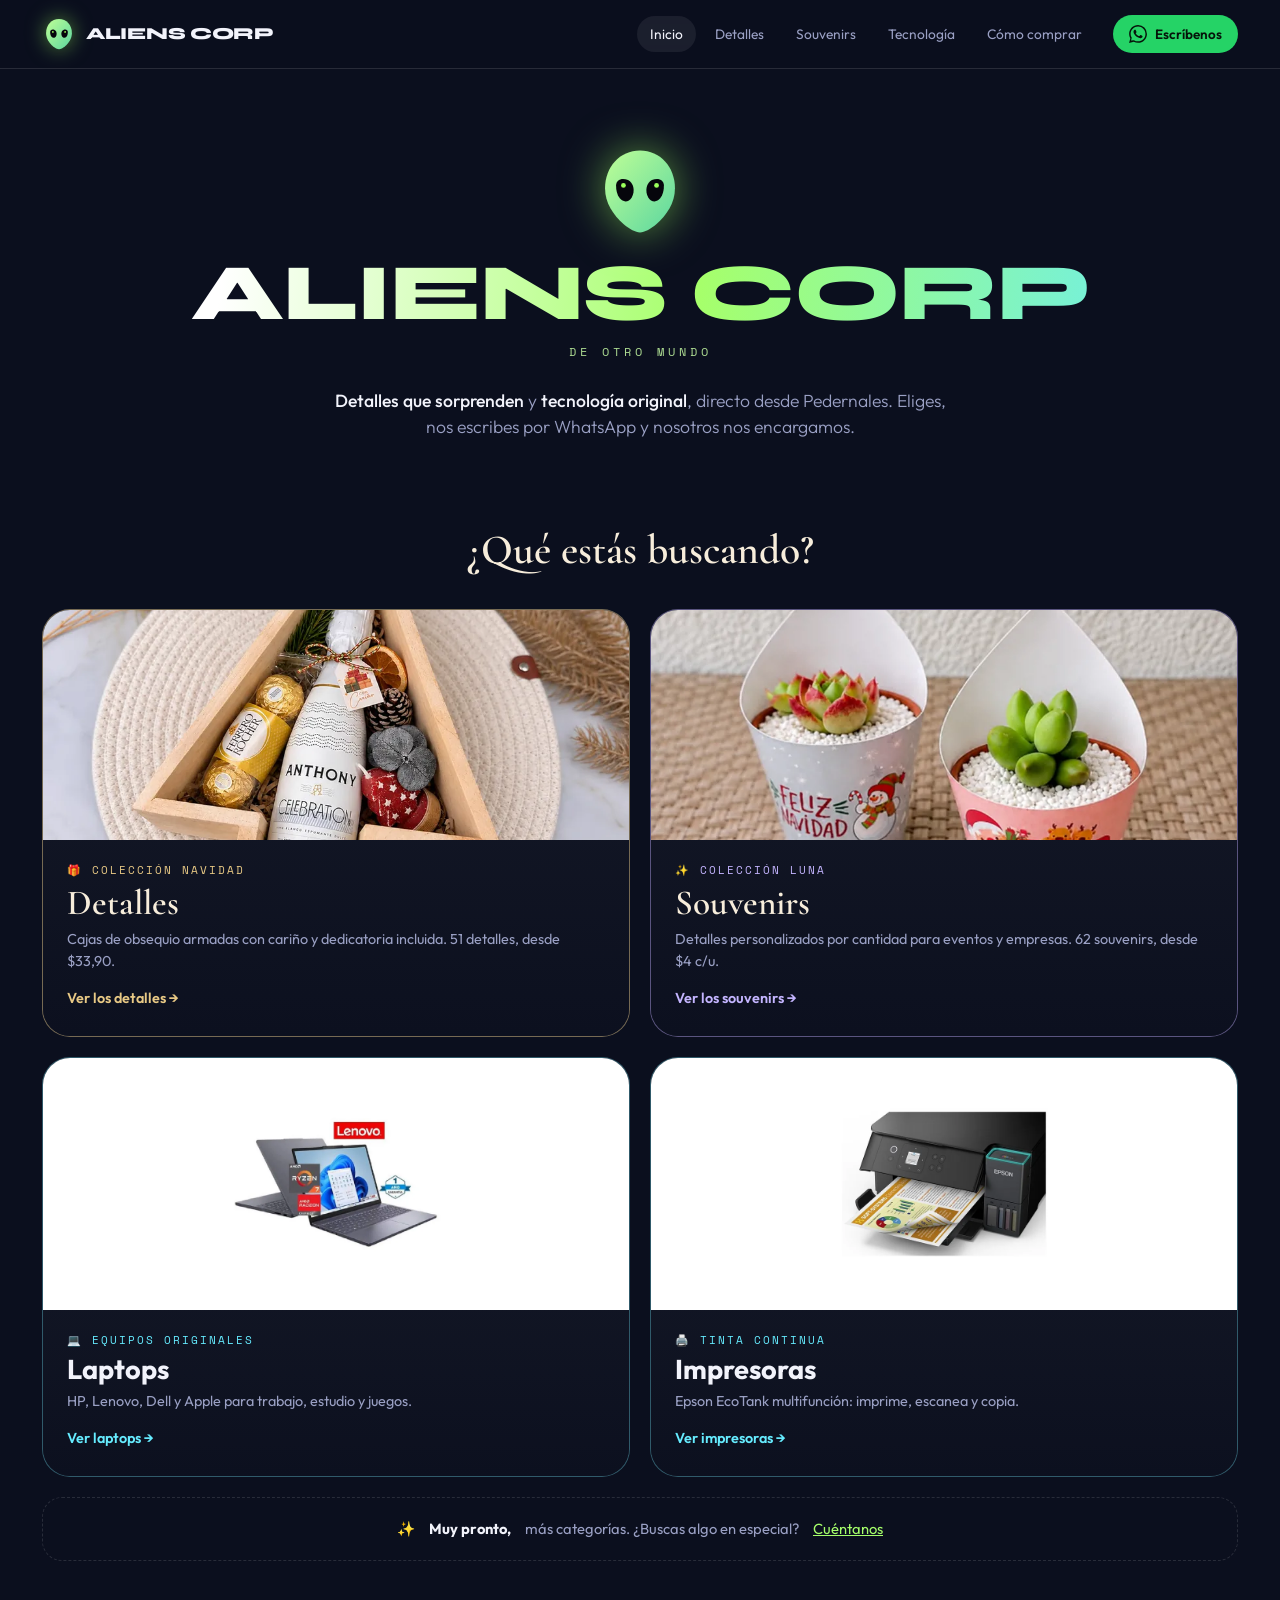
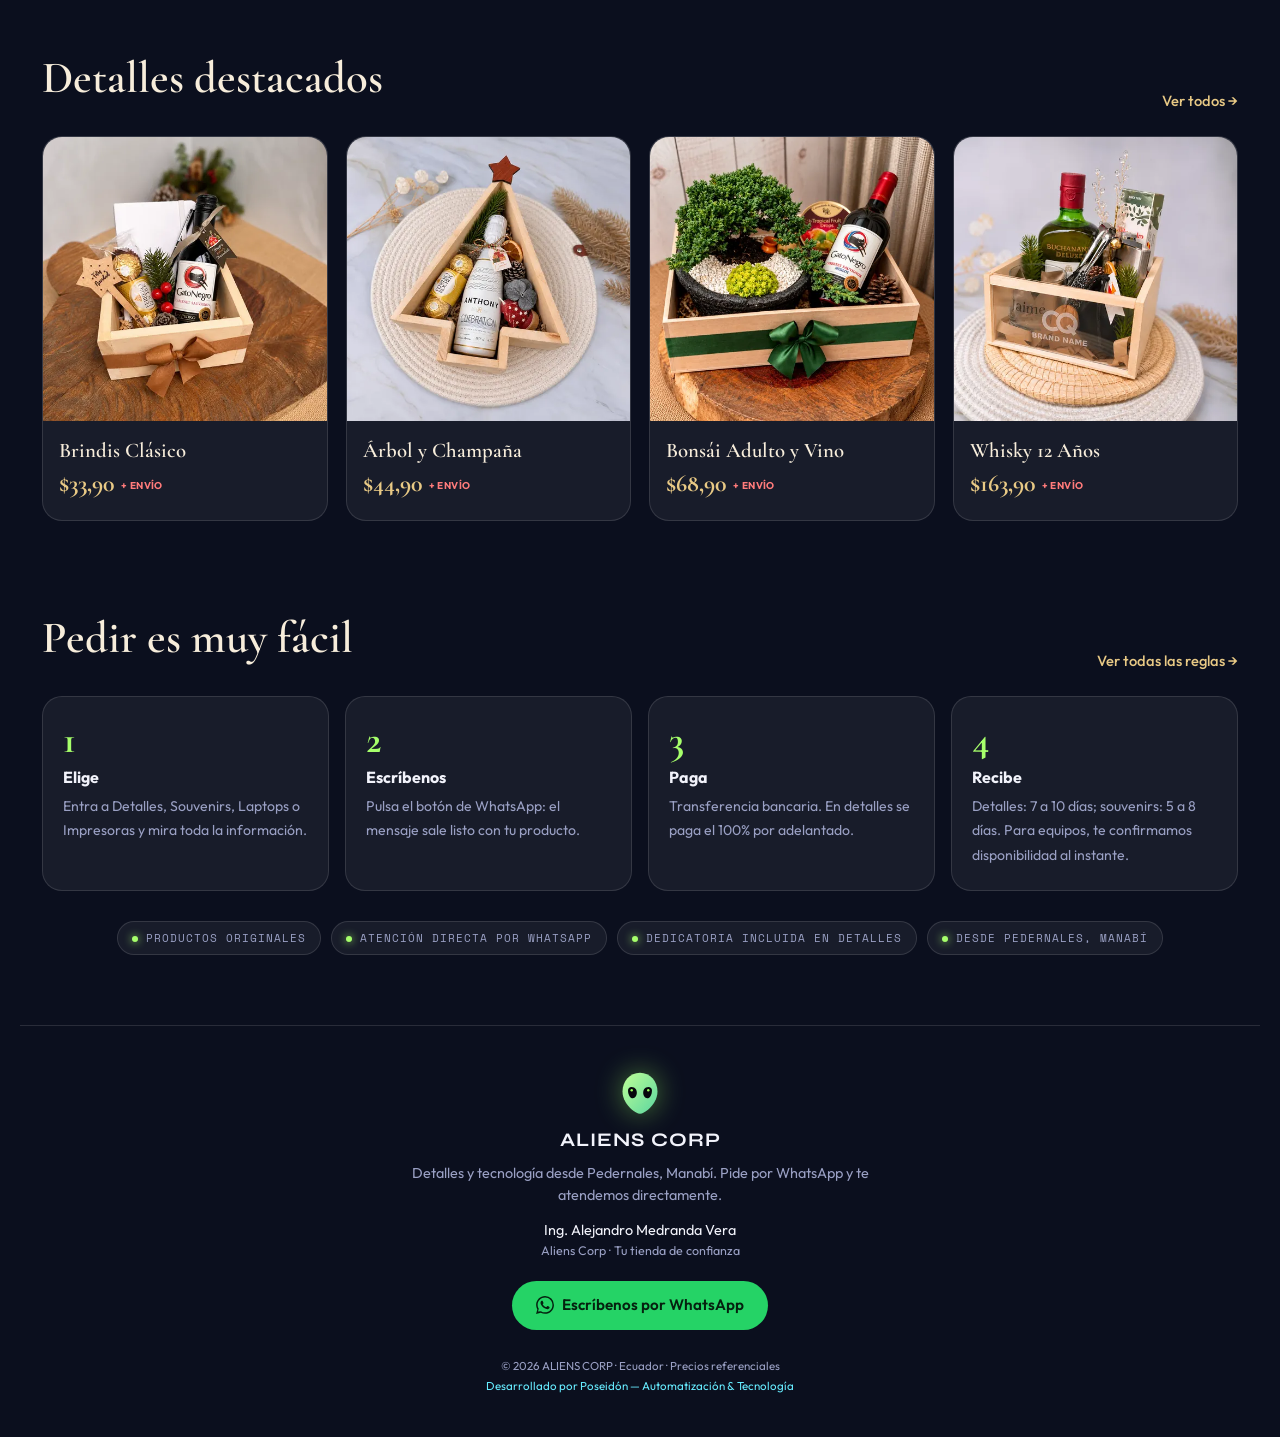
==== commit e0251afe: "Nueva sección Souvenirs (62 artículos por cantidad) y portada con 4 puertas Co-Authored-By: Claude S" ====
--- a/index.html
+++ b/index.html
@@ -4,7 +4,7 @@
 <meta charset="UTF-8">
 <meta name="viewport" content="width=device-width, initial-scale=1.0">
 <title>Aliens Corp · Detalles y tecnología de otro mundo</title>
-<meta name="description" content="Detalles con dedicatoria, laptops e impresoras originales. Pide por WhatsApp. Aliens Corp, Pedernales, Manabí.">
+<meta name="description" content="Detalles, souvenirs, laptops e impresoras originales. Pide por WhatsApp. Aliens Corp, Pedernales, Manabí.">
 <meta property="og:type" content="website">
 <meta property="og:site_name" content="Aliens Corp">
 <meta property="og:locale" content="es_EC">
@@ -24,8 +24,8 @@
 <link rel="preconnect" href="https://fonts.googleapis.com">
 <link rel="preconnect" href="https://fonts.gstatic.com" crossorigin>
 <link href="https://fonts.googleapis.com/css2?family=Syne:wght@700;800&family=Outfit:wght@300;400;500;600;700&family=Cormorant+Garamond:ital,wght@0,500;0,600;0,700;1,500&family=Space+Mono:wght@400;700&display=swap" rel="stylesheet">
-<link rel="stylesheet" href="assets/css/site.css">
-<link rel="stylesheet" href="assets/css/portada.css">
+<link rel="stylesheet" href="assets/css/site.css?v=20261111c">
+<link rel="stylesheet" href="assets/css/portada.css?v=20261111c">
 </head>
 <body>
 
@@ -35,6 +35,7 @@
     <div class="links">
       <a class="on" href="./">Inicio</a>
       <a href="detalles/">Detalles</a>
+      <a href="souvenirs/">Souvenirs</a>
       <a href="tecnologia/">Tecnología</a>
       <a href="detalles/#reglas">Cómo comprar</a>
     </div>
@@ -60,6 +61,15 @@
         <h3>Detalles</h3>
         <p>Cajas de obsequio armadas con cariño y dedicatoria incluida. <span id="gCount">51 detalles</span>, <span id="gDesde">desde $34,90</span>.</p>
         <div class="go">Ver los detalles →</div>
+      </div>
+    </a>
+    <a class="door sou" href="souvenirs/">
+      <div class="pic"><img src="img/souvenirs/AC-SOU-01.webp" alt="Souvenir personalizado" width="900" height="675"></div>
+      <div class="txt">
+        <div class="kicker">✨ Colección Luna</div>
+        <h3>Souvenirs</h3>
+        <p>Detalles personalizados por cantidad para eventos y empresas. <span id="sCount">62 souvenirs</span>, <span id="sDesde">desde $4 c/u</span>.</p>
+        <div class="go">Ver los souvenirs →</div>
       </div>
     </a>
     <a class="door tech" href="tecnologia/#laptops">
@@ -95,10 +105,10 @@
     <a href="detalles/#reglas">Ver todas las reglas →</a>
   </div>
   <ol class="how">
-    <li><i>1</i><b>Elige</b><span>Entra a Detalles, Laptops o Impresoras y mira toda la información.</span></li>
+    <li><i>1</i><b>Elige</b><span>Entra a Detalles, Souvenirs, Laptops o Impresoras y mira toda la información.</span></li>
     <li><i>2</i><b>Escríbenos</b><span>Pulsa el botón de WhatsApp: el mensaje sale listo con tu producto.</span></li>
     <li><i>3</i><b>Paga</b><span>Transferencia bancaria. En detalles se paga el 100% por adelantado.</span></li>
-    <li><i>4</i><b>Recibe</b><span>Detalles: <span data-entrega>7 a 10 días</span>. Para equipos, te confirmamos disponibilidad al instante.</span></li>
+    <li><i>4</i><b>Recibe</b><span>Detalles: <span data-entrega>7 a 10 días</span>; souvenirs: 5 a 8 días. Para equipos, te confirmamos disponibilidad al instante.</span></li>
   </ol>
   <div class="trust"><span>Productos originales</span><span>Atención directa por WhatsApp</span><span>Dedicatoria incluida en detalles</span><span>Desde Pedernales, Manabí</span></div>
 </main>
@@ -113,9 +123,9 @@
     <a href="https://www.poseidonmk.com/" target="_blank" rel="noopener">Desarrollado por Poseidón — Automatización &amp; Tecnología</a></div>
 </footer>
 
-<script src="data/config.js"></script>
-<script src="data/regalos.js"></script>
-<script src="assets/js/site.js"></script>
+<script src="data/config.js?v=20261111c"></script>
+<script src="data/regalos.js?v=20261111c"></script>
+<script src="assets/js/site.js?v=20261111c"></script>
 <script>
 document.querySelectorAll('[data-entrega]').forEach(e=>e.textContent=TIENDA.entrega);
 const precios=REGALOS.map(r=>r.precio);
--- a/assets/css/portada.css
+++ b/assets/css/portada.css
@@ -8,7 +8,7 @@
 .ask{font-family:var(--serif);font-size:clamp(1.8rem,4vw,2.6rem);font-weight:600;text-align:center;margin:44px 0 28px;color:var(--cream)}
 
 /* PUERTAS */
-.doors{display:grid;grid-template-columns:1.25fr 1fr 1fr;gap:20px}
+.doors{display:grid;grid-template-columns:1fr 1fr;gap:20px}
 .door{position:relative;display:flex;flex-direction:column;text-decoration:none;border-radius:28px;overflow:hidden;border:1px solid var(--card-brd);background:var(--card);transition:transform .35s cubic-bezier(.2,.8,.2,1),border-color .3s,box-shadow .3s;min-height:420px}
 .door:hover,.door:focus-visible{transform:translateY(-8px)}
 .door .pic{flex:1;min-height:230px;position:relative;overflow:hidden}
@@ -31,7 +31,12 @@
 .door.tech .kicker,.door.tech .go{color:var(--cyan)}
 .soon{margin-top:20px;display:flex;align-items:center;justify-content:center;gap:14px;flex-wrap:wrap;padding:20px 26px;border:1px dashed var(--card-brd);border-radius:20px;color:var(--muted);font-size:.92rem;text-align:center}
 .soon b{color:var(--text)}
-@media(max-width:980px){.doors{grid-template-columns:1fr 1fr}.door.gifts{grid-column:1/-1;min-height:380px}}
+@media(max-width:980px){.door.gifts,.door.sou{min-height:380px}}
+.door.sou{border-color:rgba(190,170,255,.4)}
+.door.sou:hover{box-shadow:0 30px 60px -26px rgba(0,0,0,.9),0 0 44px -12px rgba(190,170,255,.5);border-color:#c4b5ff}
+.door.sou .pic img{object-fit:cover}
+.door.sou .kicker,.door.sou .go{color:#c4b5ff}
+.door.sou h3{font-family:var(--serif);font-weight:600;font-size:2.2rem;color:var(--cream)}
 @media(max-width:560px){.doors{grid-template-columns:1fr}.door{min-height:340px}.door.gifts h3{font-size:1.9rem}}
 
 /* DESTACADOS */
